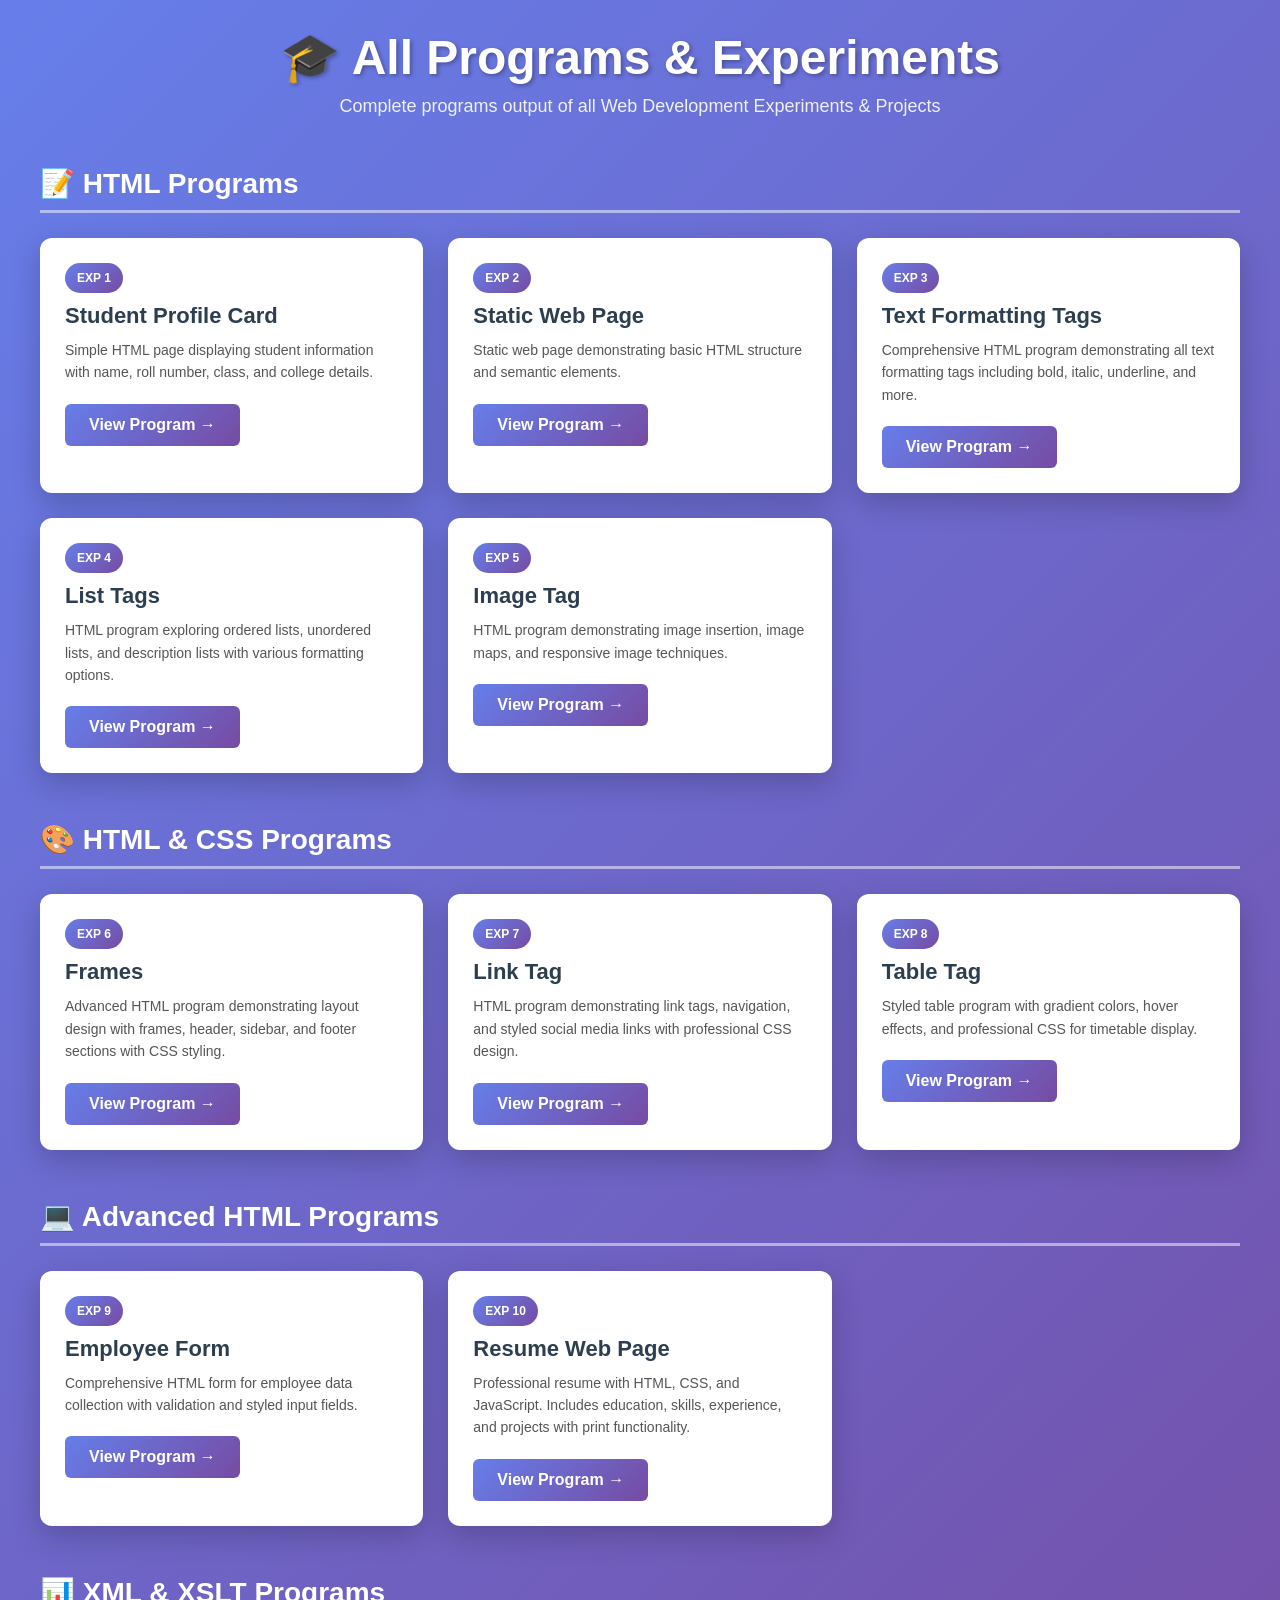
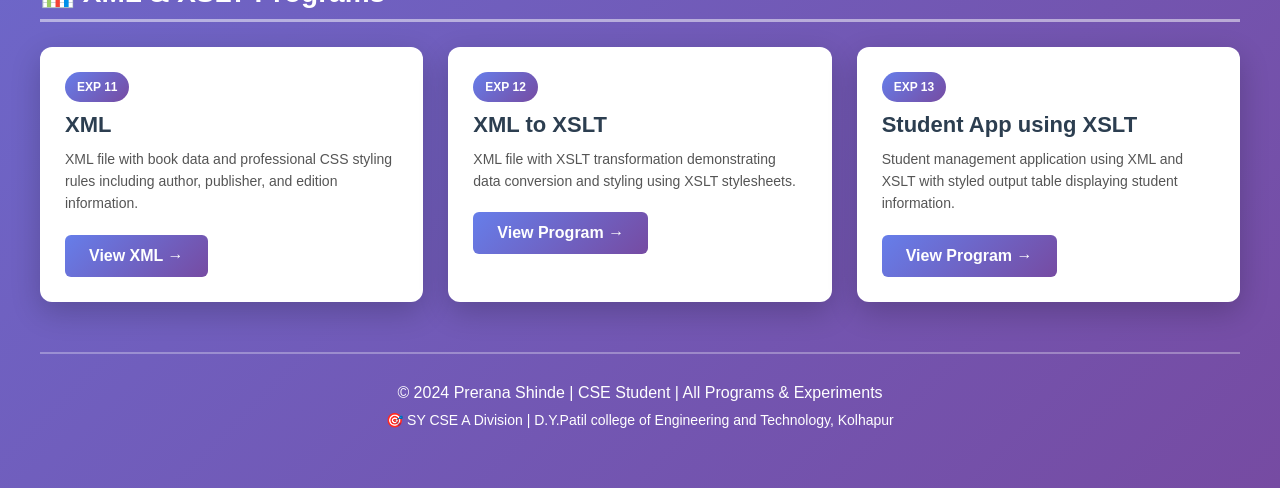
==== index.html @ de9a8c4b "Add files via upload" ====
<!DOCTYPE html>
<html lang="en">
<head>
    <meta charset="UTF-8">
    <meta name="viewport" content="width=device-width, initial-scale=1.0">
    <title>All Programs - Index</title>
    <style>
        * {
            margin: 0;
            padding: 0;
            box-sizing: border-box;
        }

        body {
            font-family: 'Segoe UI', Tahoma, Geneva, Verdana, sans-serif;
            background: linear-gradient(135deg, #667eea 0%, #764ba2 100%);
            min-height: 100vh;
            padding: 30px 20px;
        }

        .container {
            max-width: 1200px;
            margin: 0 auto;
        }

        header {
            text-align: center;
            color: white;
            margin-bottom: 50px;
        }

        header h1 {
            font-size: 48px;
            margin-bottom: 10px;
            text-shadow: 2px 2px 4px rgba(0, 0, 0, 0.3);
        }

        header p {
            font-size: 18px;
            opacity: 0.9;
        }

        .programs-grid {
            display: grid;
            grid-template-columns: repeat(auto-fill, minmax(320px, 1fr));
            gap: 25px;
            margin-bottom: 40px;
        }

        .program-card {
            background-color: white;
            border-radius: 12px;
            padding: 25px;
            box-shadow: 0 10px 30px rgba(0, 0, 0, 0.2);
            transition: transform 0.3s ease, box-shadow 0.3s ease;
            overflow: hidden;
        }

        .program-card:hover {
            transform: translateY(-8px);
            box-shadow: 0 15px 40px rgba(0, 0, 0, 0.3);
        }

        .program-card .card-number {
            display: inline-block;
            background: linear-gradient(135deg, #667eea 0%, #764ba2 100%);
            color: white;
            padding: 8px 12px;
            border-radius: 20px;
            font-size: 12px;
            font-weight: bold;
            margin-bottom: 10px;
        }

        .program-card h3 {
            color: #2c3e50;
            font-size: 22px;
            margin-bottom: 10px;
            word-break: break-word;
        }

        .program-card p {
            color: #555;
            font-size: 14px;
            margin-bottom: 20px;
            line-height: 1.6;
        }

        .card-link {
            display: inline-block;
            background: linear-gradient(135deg, #667eea 0%, #764ba2 100%);
            color: white;
            padding: 12px 24px;
            text-decoration: none;
            border-radius: 6px;
            font-weight: 600;
            transition: all 0.3s ease;
        }

        .card-link:hover {
            transform: scale(1.05);
            box-shadow: 0 5px 15px rgba(102, 126, 234, 0.4);
        }

        .category {
            margin-bottom: 50px;
        }

        .category-title {
            color: white;
            font-size: 28px;
            font-weight: bold;
            margin-bottom: 25px;
            padding-bottom: 10px;
            border-bottom: 3px solid rgba(255, 255, 255, 0.5);
        }

        .footer {
            text-align: center;
            color: white;
            padding: 30px;
            margin-top: 50px;
            border-top: 2px solid rgba(255, 255, 255, 0.3);
        }

        @media (max-width: 768px) {
            header h1 {
                font-size: 32px;
            }

            .programs-grid {
                grid-template-columns: 1fr;
            }

            .category-title {
                font-size: 22px;
            }
        }
    </style>
</head>
<body>
    <div class="container">
        <header>
            <h1>🎓 All Programs & Experiments</h1>
            <p>Complete programs output of all Web Development Experiments & Projects</p>
        </header>

        <!-- Basic HTML Programs -->
        <div class="category">
            <h2 class="category-title">📝 HTML Programs</h2>
            <div class="programs-grid">
                <div class="program-card">
                    <span class="card-number">EXP 1</span>
                    <h3>Student Profile Card</h3>
                    <p>Simple HTML page displaying student information with name, roll number, class, and college details.</p>
                    <a href="EXP_1.html" class="card-link">View Program →</a>
                </div>

                <div class="program-card">
                    <span class="card-number">EXP 2</span>
                    <h3>Static Web Page</h3>
                    <p>Static web page demonstrating basic HTML structure and semantic elements.</p>
                    <a href="EXP_2.html" class="card-link">View Program →</a>
                </div>

                <div class="program-card">
                    <span class="card-number">EXP 3</span>
                    <h3>Text Formatting Tags</h3>
                    <p>Comprehensive HTML program demonstrating all text formatting tags including bold, italic, underline, and more.</p>
                    <a href="EXP_3.html" class="card-link">View Program →</a>
                </div>

                <div class="program-card">
                    <span class="card-number">EXP 4</span>
                    <h3>List Tags</h3>
                    <p>HTML program exploring ordered lists, unordered lists, and description lists with various formatting options.</p>
                    <a href="EXP_4.html" class="card-link">View Program →</a>
                </div>

                <div class="program-card">
                    <span class="card-number">EXP 5</span>
                    <h3>Image Tag</h3>
                    <p>HTML program demonstrating image insertion, image maps, and responsive image techniques.</p>
                    <a href="EXP_5.html" class="card-link">View Program →</a>
                </div>
            </div>
        </div>

        <!-- HTML & CSS Programs -->
        <div class="category">
            <h2 class="category-title">🎨 HTML & CSS Programs</h2>
            <div class="programs-grid">
                <div class="program-card">
                    <span class="card-number">EXP 6</span>
                    <h3>Frames</h3>
                    <p>Advanced HTML program demonstrating layout design with frames, header, sidebar, and footer sections with CSS styling.</p>
                    <a href="EXP_6.html" class="card-link">View Program →</a>
                </div>

                <div class="program-card">
                    <span class="card-number">EXP 7</span>
                    <h3>Link Tag</h3>
                    <p>HTML program demonstrating link tags, navigation, and styled social media links with professional CSS design.</p>
                    <a href="EXP_7.html" class="card-link">View Program →</a>
                </div>

                <div class="program-card">
                    <span class="card-number">EXP 8</span>
                    <h3>Table Tag</h3>
                    <p>Styled table program with gradient colors, hover effects, and professional CSS for timetable display.</p>
                    <a href="EXP_8.html" class="card-link">View Program →</a>
                </div>
            </div>
        </div>

        <!-- Advanced HTML & Form Programs -->
        <div class="category">
            <h2 class="category-title">💻 Advanced HTML Programs</h2>
            <div class="programs-grid">
                <div class="program-card">
                    <span class="card-number">EXP 9</span>
                    <h3>Employee Form</h3>
                    <p>Comprehensive HTML form for employee data collection with validation and styled input fields.</p>
                    <a href="EXP_9.html" class="card-link">View Program →</a>
                </div>

                <div class="program-card">
                    <span class="card-number">EXP 10</span>
                    <h3>Resume Web Page</h3>
                    <p>Professional resume with HTML, CSS, and JavaScript. Includes education, skills, experience, and projects with print functionality.</p>
                    <a href="EXP_10.html" class="card-link">View Program →</a>
                </div>
            </div>
        </div>

        <!-- XML & XSLT Programs -->
        <div class="category">
            <h2 class="category-title">📊 XML & XSLT Programs</h2>
            <div class="programs-grid">
                <div class="program-card">
                    <span class="card-number">EXP 11</span>
                    <h3>XML</h3>
                    <p>XML file with book data and professional CSS styling rules including author, publisher, and edition information.</p>
                    <a href="EXP_11/EXP_11.xml" class="card-link">View XML →</a>
                </div>

                <div class="program-card">
                    <span class="card-number">EXP 12</span>
                    <h3>XML to XSLT</h3>
                    <p>XML file with XSLT transformation demonstrating data conversion and styling using XSLT stylesheets.</p>
                    <a href="EXP_12/cdcatlog_output.html" class="card-link">View Program →</a>
                </div>

                <div class="program-card">
                    <span class="card-number">EXP 13</span>
                    <h3>Student App using XSLT</h3>
                    <p>Student management application using XML and XSLT with styled output table displaying student information.</p>
                    <a href="EXP_13/students_output.html" class="card-link">View Program →</a>
                </div>
            </div>
        </div>

        <div class="footer">
            <p>&copy; 2024 Prerana Shinde | CSE Student | All Programs & Experiments</p>
            <p style="margin-top: 10px; font-size: 14px;">🎯 SY CSE A Division | D.Y.Patil college of Engineering and Technology, Kolhapur</p>
        </div>
    </div>
</body>
</html>
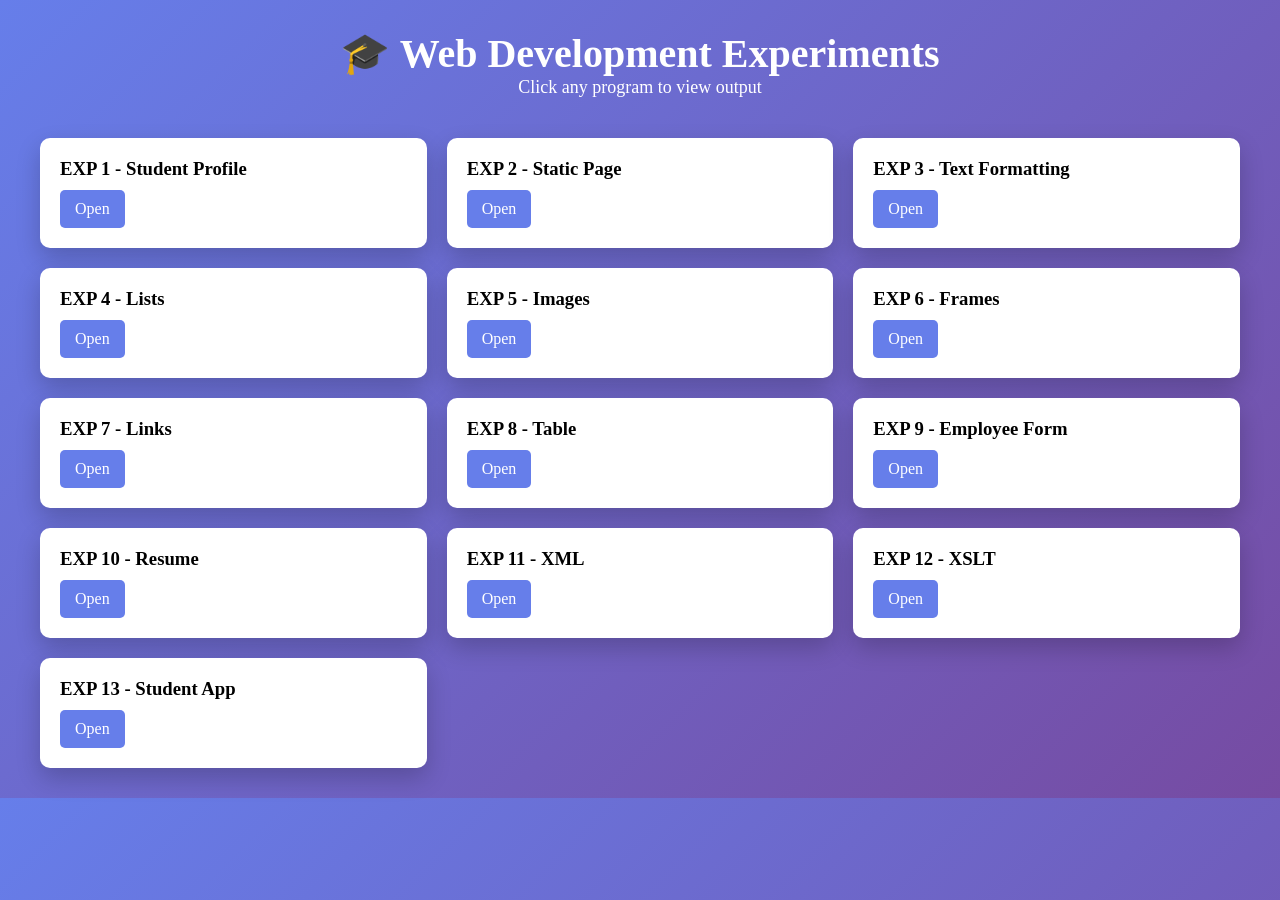
==== commit 901c435e: "Update index.html" ====
--- a/index.html
+++ b/index.html
@@ -1,269 +1,144 @@
 <!DOCTYPE html>
 <html lang="en">
 <head>
-    <meta charset="UTF-8">
-    <meta name="viewport" content="width=device-width, initial-scale=1.0">
-    <title>All Programs - Index</title>
-    <style>
-        * {
-            margin: 0;
-            padding: 0;
-            box-sizing: border-box;
-        }
+<meta charset="UTF-8">
+<meta name="viewport" content="width=device-width, initial-scale=1.0">
+<title>All Programs - Index</title>
 
-        body {
-            font-family: 'Segoe UI', Tahoma, Geneva, Verdana, sans-serif;
-            background: linear-gradient(135deg, #667eea 0%, #764ba2 100%);
-            min-height: 100vh;
-            padding: 30px 20px;
-        }
+<style>
+*{margin:0;padding:0;box-sizing:border-box;}
 
-        .container {
-            max-width: 1200px;
-            margin: 0 auto;
-        }
+body{
+font-family:'Segoe UI',Tahoma;
+background:linear-gradient(135deg,#667eea,#764ba2);
+padding:30px;
+}
 
-        header {
-            text-align: center;
-            color: white;
-            margin-bottom: 50px;
-        }
+.container{max-width:1200px;margin:auto;}
 
-        header h1 {
-            font-size: 48px;
-            margin-bottom: 10px;
-            text-shadow: 2px 2px 4px rgba(0, 0, 0, 0.3);
-        }
+header{text-align:center;color:white;margin-bottom:40px;}
+header h1{font-size:40px;}
+header p{font-size:18px;}
 
-        header p {
-            font-size: 18px;
-            opacity: 0.9;
-        }
+.grid{
+display:grid;
+grid-template-columns:repeat(auto-fit,minmax(300px,1fr));
+gap:20px;
+}
 
-        .programs-grid {
-            display: grid;
-            grid-template-columns: repeat(auto-fill, minmax(320px, 1fr));
-            gap: 25px;
-            margin-bottom: 40px;
-        }
+.card{
+background:white;
+padding:20px;
+border-radius:10px;
+box-shadow:0 10px 25px rgba(0,0,0,0.2);
+}
 
-        .program-card {
-            background-color: white;
-            border-radius: 12px;
-            padding: 25px;
-            box-shadow: 0 10px 30px rgba(0, 0, 0, 0.2);
-            transition: transform 0.3s ease, box-shadow 0.3s ease;
-            overflow: hidden;
-        }
+.card h3{margin-bottom:10px;}
+.card a{
+display:inline-block;
+background:#667eea;
+color:white;
+padding:10px 15px;
+text-decoration:none;
+border-radius:5px;
+}
 
-        .program-card:hover {
-            transform: translateY(-8px);
-            box-shadow: 0 15px 40px rgba(0, 0, 0, 0.3);
-        }
+.card a:hover{background:#5a67d8;}
+</style>
+</head>
 
-        .program-card .card-number {
-            display: inline-block;
-            background: linear-gradient(135deg, #667eea 0%, #764ba2 100%);
-            color: white;
-            padding: 8px 12px;
-            border-radius: 20px;
-            font-size: 12px;
-            font-weight: bold;
-            margin-bottom: 10px;
-        }
+<body>
 
-        .program-card h3 {
-            color: #2c3e50;
-            font-size: 22px;
-            margin-bottom: 10px;
-            word-break: break-word;
-        }
+<div class="container">
 
-        .program-card p {
-            color: #555;
-            font-size: 14px;
-            margin-bottom: 20px;
-            line-height: 1.6;
-        }
+<header>
+<h1>🎓 Web Development Experiments</h1>
+<p>Click any program to view output</p>
+</header>
 
-        .card-link {
-            display: inline-block;
-            background: linear-gradient(135deg, #667eea 0%, #764ba2 100%);
-            color: white;
-            padding: 12px 24px;
-            text-decoration: none;
-            border-radius: 6px;
-            font-weight: 600;
-            transition: all 0.3s ease;
-        }
+<div class="grid">
 
-        .card-link:hover {
-            transform: scale(1.05);
-            box-shadow: 0 5px 15px rgba(102, 126, 234, 0.4);
-        }
+<!-- EXP 1 -->
+<div class="card">
+<h3>EXP 1 - Student Profile</h3>
+<a href="EXP_1/EXP_1.html">Open</a>
+</div>
 
-        .category {
-            margin-bottom: 50px;
-        }
+<!-- EXP 2 -->
+<div class="card">
+<h3>EXP 2 - Static Page</h3>
+<a href="EXP_2/EXP_2.html">Open</a>
+</div>
 
-        .category-title {
-            color: white;
-            font-size: 28px;
-            font-weight: bold;
-            margin-bottom: 25px;
-            padding-bottom: 10px;
-            border-bottom: 3px solid rgba(255, 255, 255, 0.5);
-        }
+<!-- EXP 3 -->
+<div class="card">
+<h3>EXP 3 - Text Formatting</h3>
+<a href="EXP_3/EXP_3.html">Open</a>
+</div>
 
-        .footer {
-            text-align: center;
-            color: white;
-            padding: 30px;
-            margin-top: 50px;
-            border-top: 2px solid rgba(255, 255, 255, 0.3);
-        }
+<!-- EXP 4 -->
+<div class="card">
+<h3>EXP 4 - Lists</h3>
+<a href="EXP_4/EXP_4.html">Open</a>
+</div>
 
-        @media (max-width: 768px) {
-            header h1 {
-                font-size: 32px;
-            }
+<!-- EXP 5 -->
+<div class="card">
+<h3>EXP 5 - Images</h3>
+<a href="EXP_5/EXP_5.html">Open</a>
+</div>
 
-            .programs-grid {
-                grid-template-columns: 1fr;
-            }
+<!-- EXP 6 -->
+<div class="card">
+<h3>EXP 6 - Frames</h3>
+<a href="EXP_6/EXP_6.html">Open</a>
+</div>
 
-            .category-title {
-                font-size: 22px;
-            }
-        }
-    </style>
-</head>
-<body>
-    <div class="container">
-        <header>
-            <h1>🎓 All Programs & Experiments</h1>
-            <p>Complete programs output of all Web Development Experiments & Projects</p>
-        </header>
+<!-- EXP 7 -->
+<div class="card">
+<h3>EXP 7 - Links</h3>
+<a href="EXP_7/EXP_7.html">Open</a>
+</div>
 
-        <!-- Basic HTML Programs -->
-        <div class="category">
-            <h2 class="category-title">📝 HTML Programs</h2>
-            <div class="programs-grid">
-                <div class="program-card">
-                    <span class="card-number">EXP 1</span>
-                    <h3>Student Profile Card</h3>
-                    <p>Simple HTML page displaying student information with name, roll number, class, and college details.</p>
-                    <a href="EXP_1.html" class="card-link">View Program →</a>
-                </div>
+<!-- EXP 8 -->
+<div class="card">
+<h3>EXP 8 - Table</h3>
+<a href="EXP_8/EXP_8.html">Open</a>
+</div>
 
-                <div class="program-card">
-                    <span class="card-number">EXP 2</span>
-                    <h3>Static Web Page</h3>
-                    <p>Static web page demonstrating basic HTML structure and semantic elements.</p>
-                    <a href="EXP_2.html" class="card-link">View Program →</a>
-                </div>
+<!-- EXP 9 -->
+<div class="card">
+<h3>EXP 9 - Employee Form</h3>
+<a href="EXP_9/EXP_9.html">Open</a>
+</div>
 
-                <div class="program-card">
-                    <span class="card-number">EXP 3</span>
-                    <h3>Text Formatting Tags</h3>
-                    <p>Comprehensive HTML program demonstrating all text formatting tags including bold, italic, underline, and more.</p>
-                    <a href="EXP_3.html" class="card-link">View Program →</a>
-                </div>
+<!-- EXP 10 -->
+<div class="card">
+<h3>EXP 10 - Resume</h3>
+<a href="EXP_10/EXP_10.html">Open</a>
+</div>
 
-                <div class="program-card">
-                    <span class="card-number">EXP 4</span>
-                    <h3>List Tags</h3>
-                    <p>HTML program exploring ordered lists, unordered lists, and description lists with various formatting options.</p>
-                    <a href="EXP_4.html" class="card-link">View Program →</a>
-                </div>
+<!-- EXP 11 -->
+<div class="card">
+<h3>EXP 11 - XML</h3>
+<a href="EXP_11/EXP_11.xml">Open</a>
+</div>
 
-                <div class="program-card">
-                    <span class="card-number">EXP 5</span>
-                    <h3>Image Tag</h3>
-                    <p>HTML program demonstrating image insertion, image maps, and responsive image techniques.</p>
-                    <a href="EXP_5.html" class="card-link">View Program →</a>
-                </div>
-            </div>
-        </div>
+<!-- EXP 12 -->
+<div class="card">
+<h3>EXP 12 - XSLT</h3>
+<a href="EXP_12/cdcatlog_output.html">Open</a>
+</div>
 
-        <!-- HTML & CSS Programs -->
-        <div class="category">
-            <h2 class="category-title">🎨 HTML & CSS Programs</h2>
-            <div class="programs-grid">
-                <div class="program-card">
-                    <span class="card-number">EXP 6</span>
-                    <h3>Frames</h3>
-                    <p>Advanced HTML program demonstrating layout design with frames, header, sidebar, and footer sections with CSS styling.</p>
-                    <a href="EXP_6.html" class="card-link">View Program →</a>
-                </div>
+<!-- EXP 13 -->
+<div class="card">
+<h3>EXP 13 - Student App</h3>
+<a href="EXP_13/students_output.html">Open</a>
+</div>
 
-                <div class="program-card">
-                    <span class="card-number">EXP 7</span>
-                    <h3>Link Tag</h3>
-                    <p>HTML program demonstrating link tags, navigation, and styled social media links with professional CSS design.</p>
-                    <a href="EXP_7.html" class="card-link">View Program →</a>
-                </div>
+</div>
 
-                <div class="program-card">
-                    <span class="card-number">EXP 8</span>
-                    <h3>Table Tag</h3>
-                    <p>Styled table program with gradient colors, hover effects, and professional CSS for timetable display.</p>
-                    <a href="EXP_8.html" class="card-link">View Program →</a>
-                </div>
-            </div>
-        </div>
+</div>
 
-        <!-- Advanced HTML & Form Programs -->
-        <div class="category">
-            <h2 class="category-title">💻 Advanced HTML Programs</h2>
-            <div class="programs-grid">
-                <div class="program-card">
-                    <span class="card-number">EXP 9</span>
-                    <h3>Employee Form</h3>
-                    <p>Comprehensive HTML form for employee data collection with validation and styled input fields.</p>
-                    <a href="EXP_9.html" class="card-link">View Program →</a>
-                </div>
-
-                <div class="program-card">
-                    <span class="card-number">EXP 10</span>
-                    <h3>Resume Web Page</h3>
-                    <p>Professional resume with HTML, CSS, and JavaScript. Includes education, skills, experience, and projects with print functionality.</p>
-                    <a href="EXP_10.html" class="card-link">View Program →</a>
-                </div>
-            </div>
-        </div>
-
-        <!-- XML & XSLT Programs -->
-        <div class="category">
-            <h2 class="category-title">📊 XML & XSLT Programs</h2>
-            <div class="programs-grid">
-                <div class="program-card">
-                    <span class="card-number">EXP 11</span>
-                    <h3>XML</h3>
-                    <p>XML file with book data and professional CSS styling rules including author, publisher, and edition information.</p>
-                    <a href="EXP_11/EXP_11.xml" class="card-link">View XML →</a>
-                </div>
-
-                <div class="program-card">
-                    <span class="card-number">EXP 12</span>
-                    <h3>XML to XSLT</h3>
-                    <p>XML file with XSLT transformation demonstrating data conversion and styling using XSLT stylesheets.</p>
-                    <a href="EXP_12/cdcatlog_output.html" class="card-link">View Program →</a>
-                </div>
-
-                <div class="program-card">
-                    <span class="card-number">EXP 13</span>
-                    <h3>Student App using XSLT</h3>
-                    <p>Student management application using XML and XSLT with styled output table displaying student information.</p>
-                    <a href="EXP_13/students_output.html" class="card-link">View Program →</a>
-                </div>
-            </div>
-        </div>
-
-        <div class="footer">
-            <p>&copy; 2024 Prerana Shinde | CSE Student | All Programs & Experiments</p>
-            <p style="margin-top: 10px; font-size: 14px;">🎯 SY CSE A Division | D.Y.Patil college of Engineering and Technology, Kolhapur</p>
-        </div>
-    </div>
 </body>
-</html>+</html>
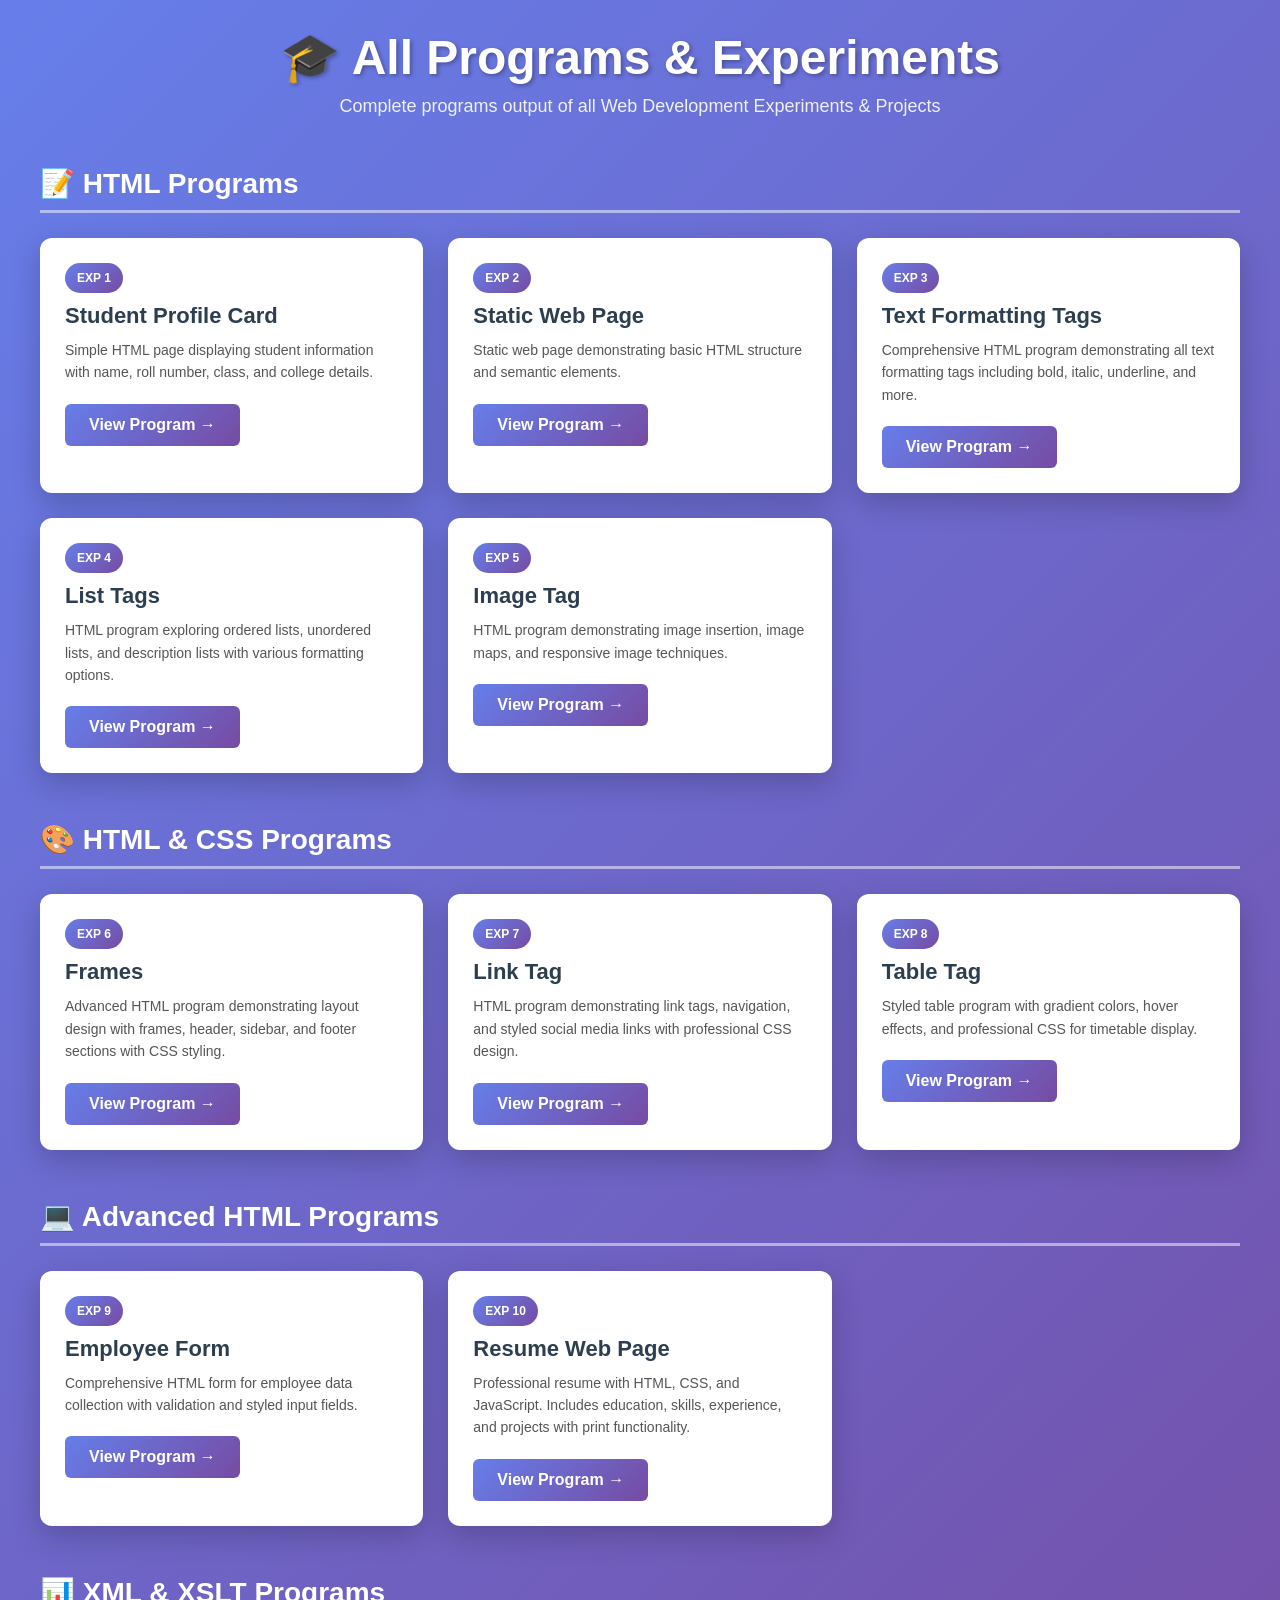
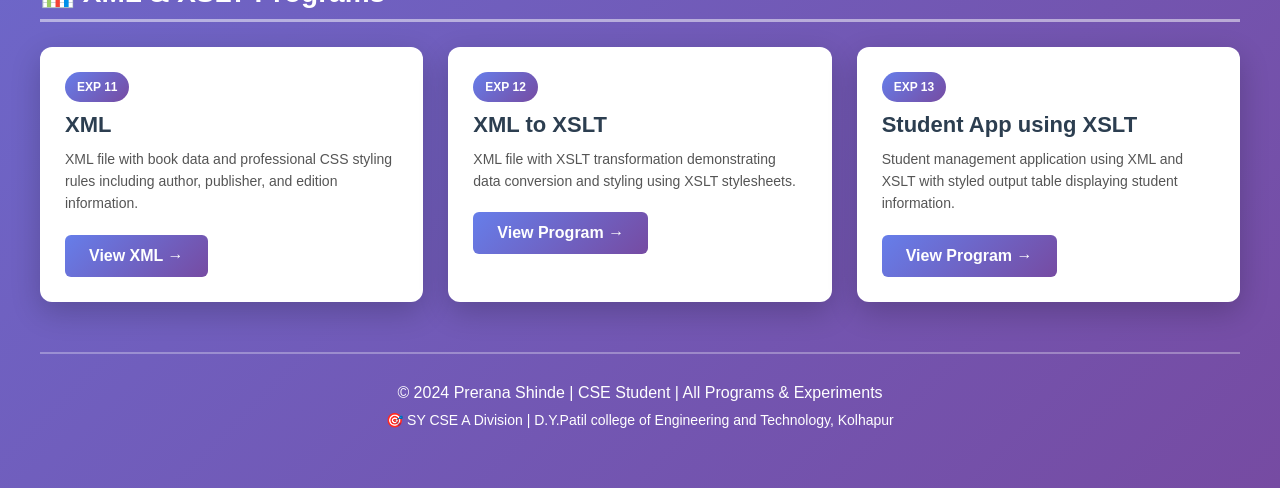
==== commit 58252a48: "Update index.html" ====
--- a/index.html
+++ b/index.html
@@ -1,144 +1,269 @@
 <!DOCTYPE html>
 <html lang="en">
 <head>
-<meta charset="UTF-8">
-<meta name="viewport" content="width=device-width, initial-scale=1.0">
-<title>All Programs - Index</title>
-
-<style>
-*{margin:0;padding:0;box-sizing:border-box;}
-
-body{
-font-family:'Segoe UI',Tahoma;
-background:linear-gradient(135deg,#667eea,#764ba2);
-padding:30px;
-}
-
-.container{max-width:1200px;margin:auto;}
-
-header{text-align:center;color:white;margin-bottom:40px;}
-header h1{font-size:40px;}
-header p{font-size:18px;}
-
-.grid{
-display:grid;
-grid-template-columns:repeat(auto-fit,minmax(300px,1fr));
-gap:20px;
-}
-
-.card{
-background:white;
-padding:20px;
-border-radius:10px;
-box-shadow:0 10px 25px rgba(0,0,0,0.2);
-}
-
-.card h3{margin-bottom:10px;}
-.card a{
-display:inline-block;
-background:#667eea;
-color:white;
-padding:10px 15px;
-text-decoration:none;
-border-radius:5px;
-}
-
-.card a:hover{background:#5a67d8;}
-</style>
+    <meta charset="UTF-8">
+    <meta name="viewport" content="width=device-width, initial-scale=1.0">
+    <title>All Programs - Index</title>
+    <style>
+        * {
+            margin: 0;
+            padding: 0;
+            box-sizing: border-box;
+        }
+
+        body {
+            font-family: 'Segoe UI', Tahoma, Geneva, Verdana, sans-serif;
+            background: linear-gradient(135deg, #667eea 0%, #764ba2 100%);
+            min-height: 100vh;
+            padding: 30px 20px;
+        }
+
+        .container {
+            max-width: 1200px;
+            margin: 0 auto;
+        }
+
+        header {
+            text-align: center;
+            color: white;
+            margin-bottom: 50px;
+        }
+
+        header h1 {
+            font-size: 48px;
+            margin-bottom: 10px;
+            text-shadow: 2px 2px 4px rgba(0, 0, 0, 0.3);
+        }
+
+        header p {
+            font-size: 18px;
+            opacity: 0.9;
+        }
+
+        .programs-grid {
+            display: grid;
+            grid-template-columns: repeat(auto-fill, minmax(320px, 1fr));
+            gap: 25px;
+            margin-bottom: 40px;
+        }
+
+        .program-card {
+            background-color: white;
+            border-radius: 12px;
+            padding: 25px;
+            box-shadow: 0 10px 30px rgba(0, 0, 0, 0.2);
+            transition: transform 0.3s ease, box-shadow 0.3s ease;
+            overflow: hidden;
+        }
+
+        .program-card:hover {
+            transform: translateY(-8px);
+            box-shadow: 0 15px 40px rgba(0, 0, 0, 0.3);
+        }
+
+        .program-card .card-number {
+            display: inline-block;
+            background: linear-gradient(135deg, #667eea 0%, #764ba2 100%);
+            color: white;
+            padding: 8px 12px;
+            border-radius: 20px;
+            font-size: 12px;
+            font-weight: bold;
+            margin-bottom: 10px;
+        }
+
+        .program-card h3 {
+            color: #2c3e50;
+            font-size: 22px;
+            margin-bottom: 10px;
+            word-break: break-word;
+        }
+
+        .program-card p {
+            color: #555;
+            font-size: 14px;
+            margin-bottom: 20px;
+            line-height: 1.6;
+        }
+
+        .card-link {
+            display: inline-block;
+            background: linear-gradient(135deg, #667eea 0%, #764ba2 100%);
+            color: white;
+            padding: 12px 24px;
+            text-decoration: none;
+            border-radius: 6px;
+            font-weight: 600;
+            transition: all 0.3s ease;
+        }
+
+        .card-link:hover {
+            transform: scale(1.05);
+            box-shadow: 0 5px 15px rgba(102, 126, 234, 0.4);
+        }
+
+        .category {
+            margin-bottom: 50px;
+        }
+
+        .category-title {
+            color: white;
+            font-size: 28px;
+            font-weight: bold;
+            margin-bottom: 25px;
+            padding-bottom: 10px;
+            border-bottom: 3px solid rgba(255, 255, 255, 0.5);
+        }
+
+        .footer {
+            text-align: center;
+            color: white;
+            padding: 30px;
+            margin-top: 50px;
+            border-top: 2px solid rgba(255, 255, 255, 0.3);
+        }
+
+        @media (max-width: 768px) {
+            header h1 {
+                font-size: 32px;
+            }
+
+            .programs-grid {
+                grid-template-columns: 1fr;
+            }
+
+            .category-title {
+                font-size: 22px;
+            }
+        }
+    </style>
 </head>
-
 <body>
-
-<div class="container">
-
-<header>
-<h1>🎓 Web Development Experiments</h1>
-<p>Click any program to view output</p>
-</header>
-
-<div class="grid">
-
-<!-- EXP 1 -->
-<div class="card">
-<h3>EXP 1 - Student Profile</h3>
-<a href="EXP_1/EXP_1.html">Open</a>
-</div>
-
-<!-- EXP 2 -->
-<div class="card">
-<h3>EXP 2 - Static Page</h3>
-<a href="EXP_2/EXP_2.html">Open</a>
-</div>
-
-<!-- EXP 3 -->
-<div class="card">
-<h3>EXP 3 - Text Formatting</h3>
-<a href="EXP_3/EXP_3.html">Open</a>
-</div>
-
-<!-- EXP 4 -->
-<div class="card">
-<h3>EXP 4 - Lists</h3>
-<a href="EXP_4/EXP_4.html">Open</a>
-</div>
-
-<!-- EXP 5 -->
-<div class="card">
-<h3>EXP 5 - Images</h3>
-<a href="EXP_5/EXP_5.html">Open</a>
-</div>
-
-<!-- EXP 6 -->
-<div class="card">
-<h3>EXP 6 - Frames</h3>
-<a href="EXP_6/EXP_6.html">Open</a>
-</div>
-
-<!-- EXP 7 -->
-<div class="card">
-<h3>EXP 7 - Links</h3>
-<a href="EXP_7/EXP_7.html">Open</a>
-</div>
-
-<!-- EXP 8 -->
-<div class="card">
-<h3>EXP 8 - Table</h3>
-<a href="EXP_8/EXP_8.html">Open</a>
-</div>
-
-<!-- EXP 9 -->
-<div class="card">
-<h3>EXP 9 - Employee Form</h3>
-<a href="EXP_9/EXP_9.html">Open</a>
-</div>
-
-<!-- EXP 10 -->
-<div class="card">
-<h3>EXP 10 - Resume</h3>
-<a href="EXP_10/EXP_10.html">Open</a>
-</div>
-
-<!-- EXP 11 -->
-<div class="card">
-<h3>EXP 11 - XML</h3>
-<a href="EXP_11/EXP_11.xml">Open</a>
-</div>
-
-<!-- EXP 12 -->
-<div class="card">
-<h3>EXP 12 - XSLT</h3>
-<a href="EXP_12/cdcatlog_output.html">Open</a>
-</div>
-
-<!-- EXP 13 -->
-<div class="card">
-<h3>EXP 13 - Student App</h3>
-<a href="EXP_13/students_output.html">Open</a>
-</div>
-
-</div>
-
-</div>
-
+    <div class="container">
+        <header>
+            <h1>🎓 All Programs & Experiments</h1>
+            <p>Complete programs output of all Web Development Experiments & Projects</p>
+        </header>
+
+        <!-- Basic HTML Programs -->
+        <div class="category">
+            <h2 class="category-title">📝 HTML Programs</h2>
+            <div class="programs-grid">
+                <div class="program-card">
+                    <span class="card-number">EXP 1</span>
+                    <h3>Student Profile Card</h3>
+                    <p>Simple HTML page displaying student information with name, roll number, class, and college details.</p>
+                    <a href="EXP_1.html" class="card-link">View Program →</a>
+                </div>
+
+                <div class="program-card">
+                    <span class="card-number">EXP 2</span>
+                    <h3>Static Web Page</h3>
+                    <p>Static web page demonstrating basic HTML structure and semantic elements.</p>
+                    <a href="EXP_2.html" class="card-link">View Program →</a>
+                </div>
+
+                <div class="program-card">
+                    <span class="card-number">EXP 3</span>
+                    <h3>Text Formatting Tags</h3>
+                    <p>Comprehensive HTML program demonstrating all text formatting tags including bold, italic, underline, and more.</p>
+                    <a href="EXP_3.html" class="card-link">View Program →</a>
+                </div>
+
+                <div class="program-card">
+                    <span class="card-number">EXP 4</span>
+                    <h3>List Tags</h3>
+                    <p>HTML program exploring ordered lists, unordered lists, and description lists with various formatting options.</p>
+                    <a href="EXP_4.html" class="card-link">View Program →</a>
+                </div>
+
+                <div class="program-card">
+                    <span class="card-number">EXP 5</span>
+                    <h3>Image Tag</h3>
+                    <p>HTML program demonstrating image insertion, image maps, and responsive image techniques.</p>
+                    <a href="EXP_5.html" class="card-link">View Program →</a>
+                </div>
+            </div>
+        </div>
+
+        <!-- HTML & CSS Programs -->
+        <div class="category">
+            <h2 class="category-title">🎨 HTML & CSS Programs</h2>
+            <div class="programs-grid">
+                <div class="program-card">
+                    <span class="card-number">EXP 6</span>
+                    <h3>Frames</h3>
+                    <p>Advanced HTML program demonstrating layout design with frames, header, sidebar, and footer sections with CSS styling.</p>
+                    <a href="EXP_6.html" class="card-link">View Program →</a>
+                </div>
+
+                <div class="program-card">
+                    <span class="card-number">EXP 7</span>
+                    <h3>Link Tag</h3>
+                    <p>HTML program demonstrating link tags, navigation, and styled social media links with professional CSS design.</p>
+                    <a href="EXP_7.html" class="card-link">View Program →</a>
+                </div>
+
+                <div class="program-card">
+                    <span class="card-number">EXP 8</span>
+                    <h3>Table Tag</h3>
+                    <p>Styled table program with gradient colors, hover effects, and professional CSS for timetable display.</p>
+                    <a href="EXP_8.html" class="card-link">View Program →</a>
+                </div>
+            </div>
+        </div>
+
+        <!-- Advanced HTML & Form Programs -->
+        <div class="category">
+            <h2 class="category-title">💻 Advanced HTML Programs</h2>
+            <div class="programs-grid">
+                <div class="program-card">
+                    <span class="card-number">EXP 9</span>
+                    <h3>Employee Form</h3>
+                    <p>Comprehensive HTML form for employee data collection with validation and styled input fields.</p>
+                    <a href="EXP_9.html" class="card-link">View Program →</a>
+                </div>
+
+                <div class="program-card">
+                    <span class="card-number">EXP 10</span>
+                    <h3>Resume Web Page</h3>
+                    <p>Professional resume with HTML, CSS, and JavaScript. Includes education, skills, experience, and projects with print functionality.</p>
+                    <a href="EXP_10.html" class="card-link">View Program →</a>
+                </div>
+            </div>
+        </div>
+
+        <!-- XML & XSLT Programs -->
+        <div class="category">
+            <h2 class="category-title">📊 XML & XSLT Programs</h2>
+            <div class="programs-grid">
+                <div class="program-card">
+                    <span class="card-number">EXP 11</span>
+                    <h3>XML</h3>
+                    <p>XML file with book data and professional CSS styling rules including author, publisher, and edition information.</p>
+                    <a href="EXP_11/EXP_11.xml" class="card-link">View XML →</a>
+                </div>
+
+                <div class="program-card">
+                    <span class="card-number">EXP 12</span>
+                    <h3>XML to XSLT</h3>
+                    <p>XML file with XSLT transformation demonstrating data conversion and styling using XSLT stylesheets.</p>
+                    <a href="EXP_12/cdcatlog_output.html" class="card-link">View Program →</a>
+                </div>
+
+                <div class="program-card">
+                    <span class="card-number">EXP 13</span>
+                    <h3>Student App using XSLT</h3>
+                    <p>Student management application using XML and XSLT with styled output table displaying student information.</p>
+                    <a href="EXP_13/students_output.html" class="card-link">View Program →</a>
+                </div>
+            </div>
+        </div>
+
+        <div class="footer">
+            <p>&copy; 2024 Prerana Shinde | CSE Student | All Programs & Experiments</p>
+            <p style="margin-top: 10px; font-size: 14px;">🎯 SY CSE A Division | D.Y.Patil college of Engineering and Technology, Kolhapur</p>
+        </div>
+    </div>
 </body>
 </html>
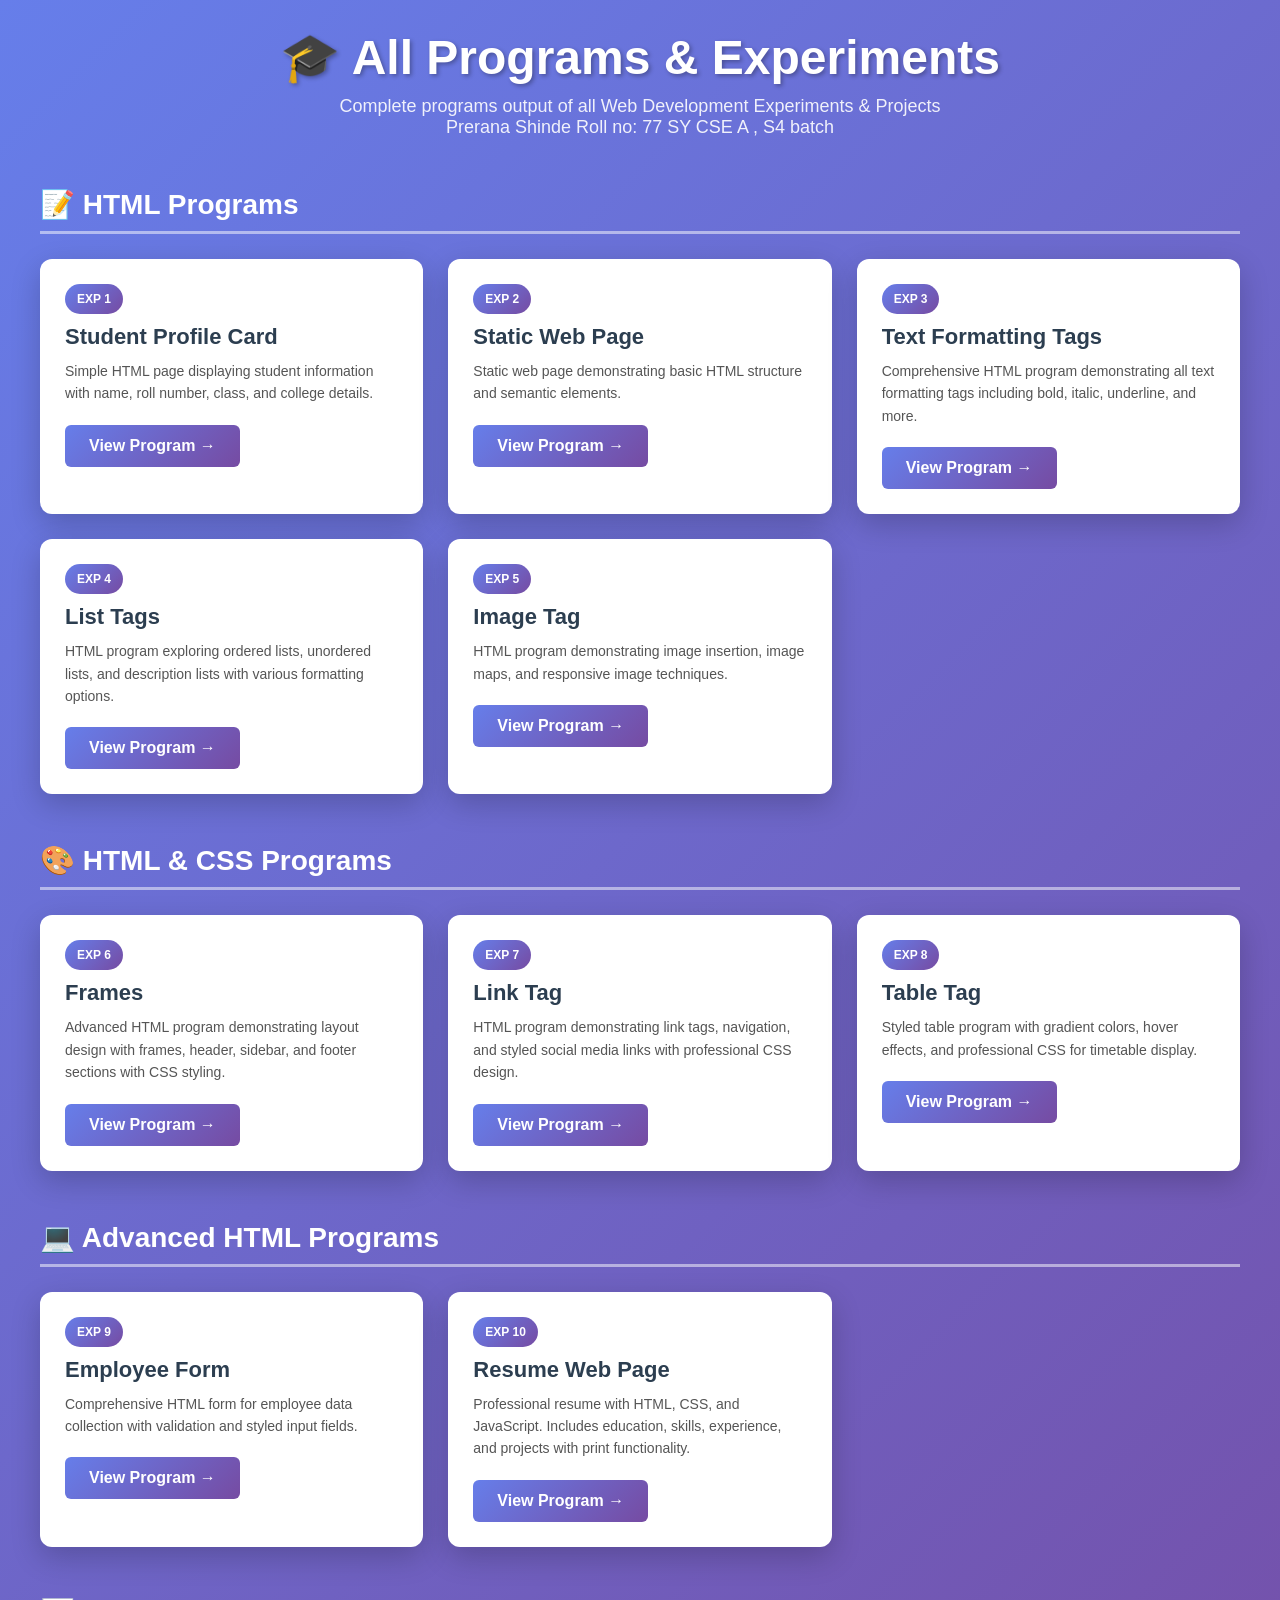
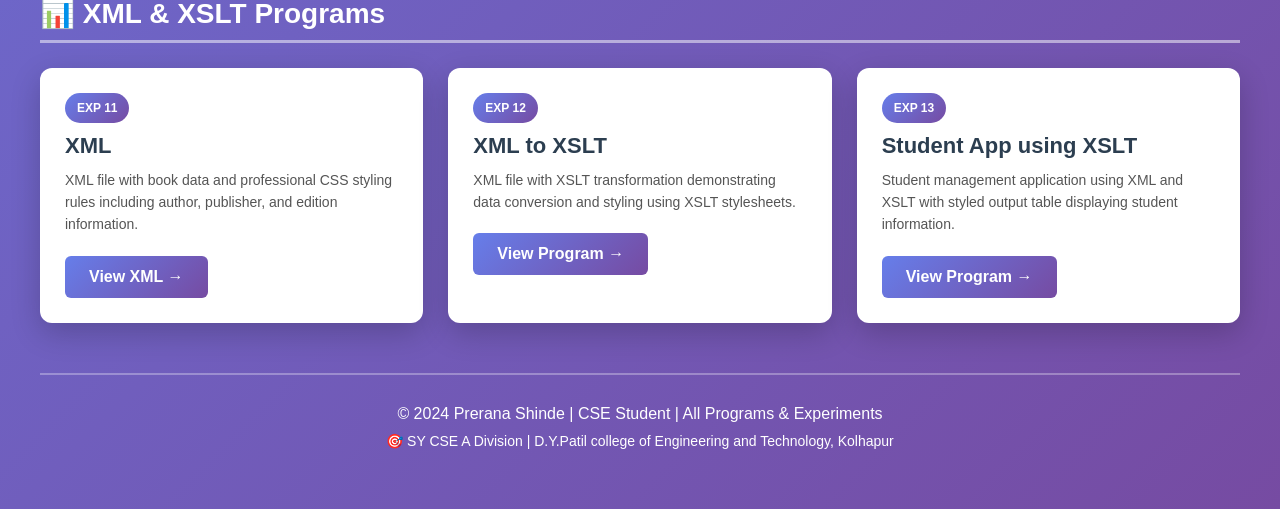
==== commit 92e4d986: "Update index.html" ====
--- a/index.html
+++ b/index.html
@@ -143,6 +143,9 @@
         <header>
             <h1>🎓 All Programs & Experiments</h1>
             <p>Complete programs output of all Web Development Experiments & Projects</p>
+            <p> Prerana Shinde 
+                Roll no: 77
+                SY CSE A , S4 batch </p>
         </header>
 
         <!-- Basic HTML Programs -->
